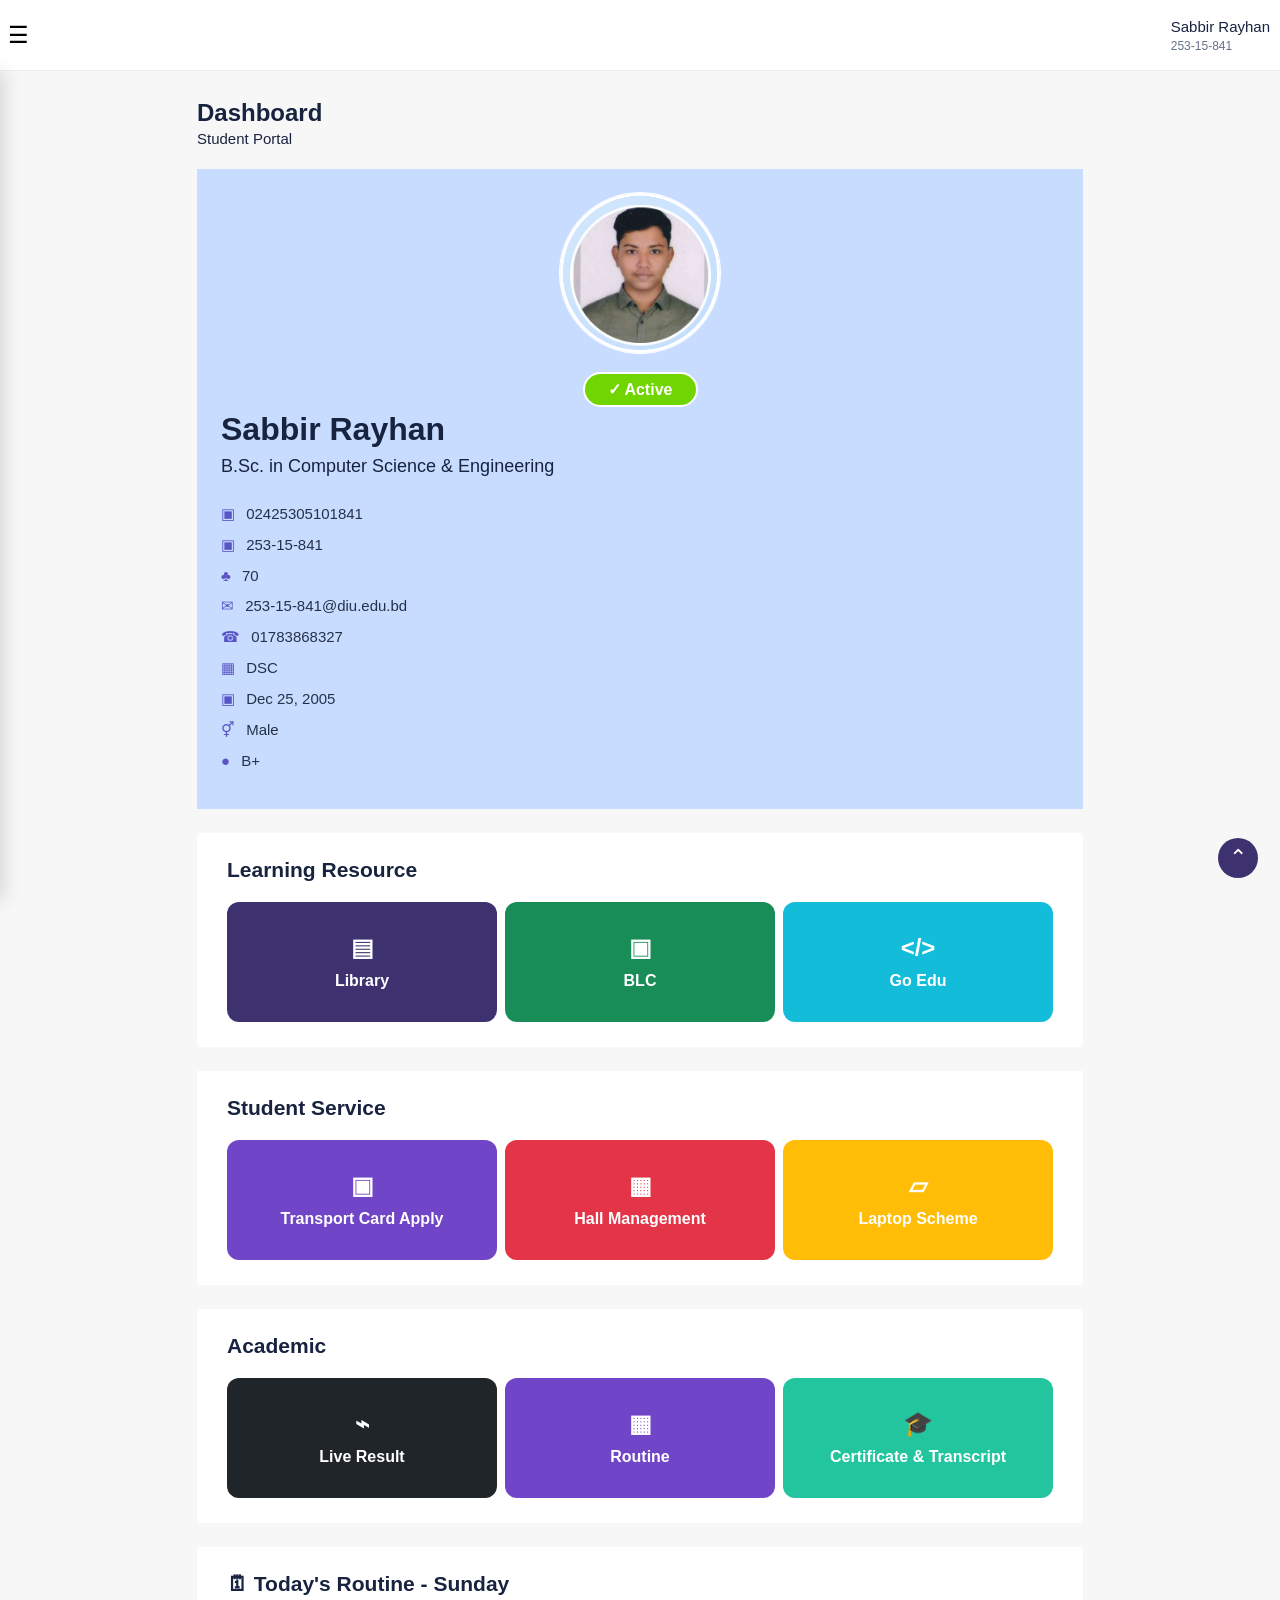
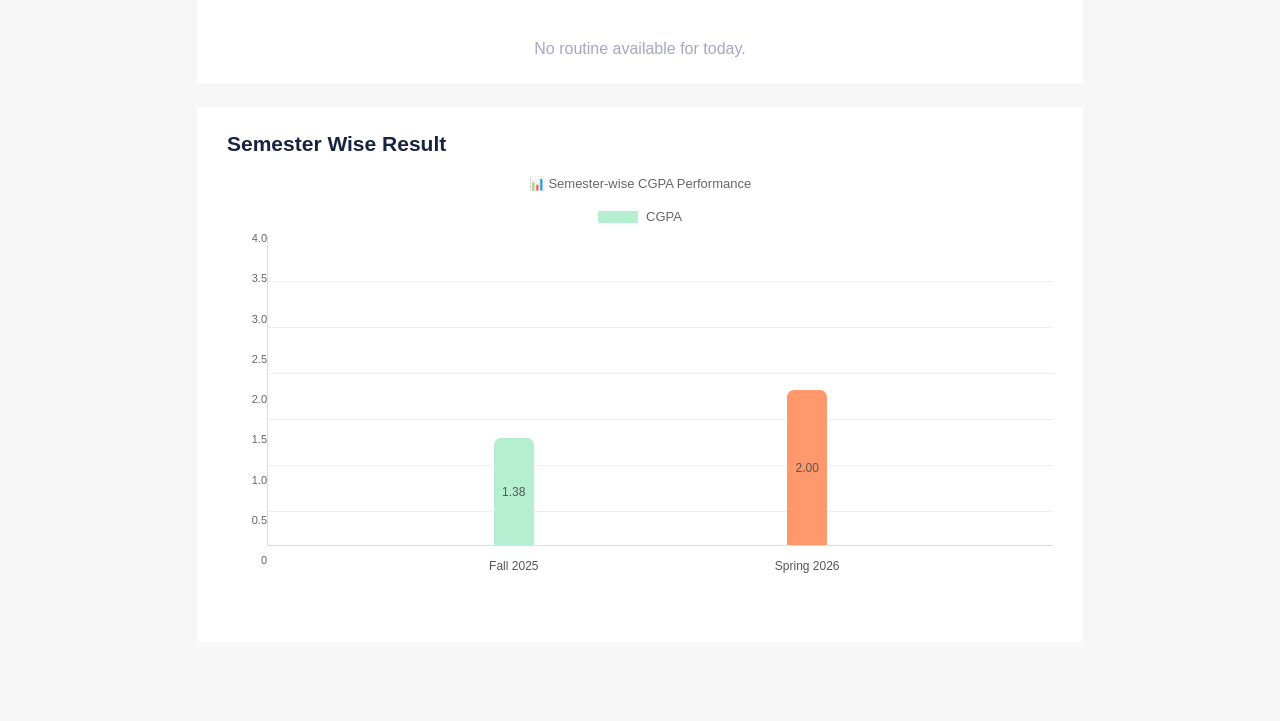
==== dashboard.html @ 1302b4b9 "Add files via upload" ====
<!DOCTYPE html>
<html lang="en">
<head>
<meta charset="UTF-8">
<meta name="viewport" content="width=device-width,initial-scale=1.0">
<title>Dashboard - Student Portal Demo</title>
<link rel="stylesheet" href="style.css">
</head>
<body>
<header class="dash-header">
  <button class="hamburger" onclick="toggleMenu()">☰</button>
  <div class="student-top"><strong>Sabbir Rayhan</strong><span>253-15-841</span></div>
</header>

<aside id="sideMenu" class="side-menu">
  <a href="#dashboard" onclick="closeMenu()">Dashboard</a>
  <a href="#learning" onclick="closeMenu()">Learning Resource</a>
  <a href="#services" onclick="closeMenu()">Student Service</a>
  <a href="#academic" onclick="closeMenu()">Academic</a>
  <a href="#result" onclick="closeMenu()">Semester Wise Result</a>
  <a href="#" onclick="openModal('profileModal');closeMenu()">My Profile</a>
  <button onclick="location.href='index.html'">Log Out</button>
</aside>

<main class="page">
<section id="dashboard" class="section-title"><h1>Dashboard</h1><p>Student Portal</p></section>

<section class="profile-card">
  <div class="profile-top">
    <img src="assets/profile.jpg" class="profile-photo">
    <div class="active-badge">✓ Active</div>
  </div>
  <div class="profile-info">
    <h2>Sabbir Rayhan</h2>
    <h3>B.Sc. in Computer Science &amp; Engineering</h3>
    <div class="info-list">
      <div>▣ <span>02425305101841</span></div>
      <div>▣ <span>253-15-841</span></div>
      <div>♣ <span>70</span></div>
      <div>✉ <span>253-15-841@diu.edu.bd</span></div>
      <div>☎ <span>01783868327</span></div>
      <div>▦ <span>DSC</span></div>
      <div>▣ <span>Dec 25, 2005</span></div>
      <div>⚥ <span>Male</span></div>
      <div>● <span>B+</span></div>
    </div>
  </div>
</section>

<section id="learning" class="content-section">
<h2>Learning Resource</h2>
<div class="tile-grid">
<button class="tile purple" onclick="openModal('libraryModal')"><span>▤</span>Library</button>
<button class="tile green" onclick="openModal('blcModal')"><span>▣</span>BLC</button>
<button class="tile cyan" onclick="openModal('goeduModal')"><span>&lt;/&gt;</span>Go Edu</button>
</div></section>

<section id="services" class="content-section">
<h2>Student Service</h2>
<div class="tile-grid">
<button class="tile violet" onclick="openModal('transportModal')"><span>▣</span>Transport Card Apply</button>
<button class="tile red" onclick="openModal('hallModal')"><span>▦</span>Hall Management</button>
<button class="tile yellow" onclick="openModal('laptopModal')"><span>▱</span>Laptop Scheme</button>
</div></section>

<section id="academic" class="content-section">
<h2>Academic</h2>
<div class="tile-grid">
<button class="tile dark" onclick="openModal('resultModal')"><span>⌁</span>Live Result</button>
<button class="tile violet" onclick="openModal('routineModal')"><span>▦</span>Routine</button>
<button class="tile teal" onclick="openModal('transcriptModal')"><span>🎓</span>Certificate &amp; Transcript</button>
</div></section>

<section class="content-section routine">
<h2>🗓 Today's Routine - Sunday</h2>
<p id="todayRoutine">No routine available for today.</p>
</section>

<section id="result" class="content-section result-section">
<h2>Semester Wise Result</h2>
<div class="chart-title">📊 Semester-wise CGPA Performance</div>
<div class="legend"><span></span> CGPA</div>
<div class="chart">
<div class="y-axis"><span>4.0</span><span>3.5</span><span>3.0</span><span>2.5</span><span>2.0</span><span>1.5</span><span>1.0</span><span>0.5</span><span>0</span></div>
<div class="plot">
<div class="bar-wrap"><div class="bar bar-one"><b>1.38</b></div><label>Fall 2025</label></div>
<div class="bar-wrap"><div class="bar bar-two"><b>2.00</b></div><label>Spring 2026</label></div>
</div></div>
</section>
</main>

<button class="to-top" onclick="scrollTo({top:0,behavior:'smooth'})">⌃</button>

<!-- Modals -->
<div id="libraryModal" class="modal"><div class="modal-card"><button class="close" onclick="closeModal()">×</button><h2>Library</h2><p>Search books, journals and digital resources.</p><input placeholder="Search library"><button class="primary">Search</button><div class="mini-list"><div>📘 Database Systems — Available</div><div>📗 Computer Networks — Available</div><div>📕 Software Engineering — Issued</div></div></div></div>
<div id="blcModal" class="modal"><div class="modal-card"><button class="close" onclick="closeModal()">×</button><h2>BLC</h2><p>Learning materials and course resources.</p><div class="mini-list"><div>📚 CSE 101 — Materials</div><div>🎥 CSE 211 — Video Lectures</div><div>📝 MAT 223 — Assignments</div></div></div></div>
<div id="goeduModal" class="modal"><div class="modal-card"><button class="close" onclick="closeModal()">×</button><h2>Go Edu</h2><p>Open your educational resource dashboard.</p><button class="primary" onclick="alert('Demo Go Edu service')">Continue</button></div></div>
<div id="transportModal" class="modal"><div class="modal-card"><button class="close" onclick="closeModal()">×</button><h2>Transport Card Apply</h2><label>Route</label><select><option>Campus → Mirpur</option><option>Campus → Uttara</option><option>Campus → Dhanmondi</option></select><label>Semester</label><select><option>Spring 2026</option></select><button class="primary" onclick="alert('Demo application submitted')">Submit Application</button></div></div>
<div id="hallModal" class="modal"><div class="modal-card"><button class="close" onclick="closeModal()">×</button><h2>Hall Management</h2><p>Current status: <b>Not Applied</b></p><button class="primary" onclick="alert('Demo hall application opened')">Apply for Hall</button></div></div>
<div id="laptopModal" class="modal"><div class="modal-card"><button class="close" onclick="closeModal()">×</button><h2>Laptop Scheme</h2><p>Check eligibility and application status.</p><div class="status-box">Eligibility: <b>Eligible</b></div><button class="primary" onclick="alert('Demo laptop application submitted')">Apply Now</button></div></div>
<div id="resultModal" class="modal"><div class="modal-card wide"><button class="close" onclick="closeModal()">×</button><h2>Live Result</h2><table><tr><th>Course</th><th>Credit</th><th>Grade</th><th>Point</th></tr><tr><td>Database Systems</td><td>3</td><td>A-</td><td>3.50</td></tr><tr><td>Computer Networks</td><td>3</td><td>B+</td><td>3.25</td></tr><tr><td>Software Engineering</td><td>3</td><td>A</td><td>4.00</td></tr></table><div class="cgpa">Current CGPA: <b>3.72</b></div></div></div>
<div id="routineModal" class="modal"><div class="modal-card wide"><button class="close" onclick="closeModal()">×</button><h2>Class Routine</h2><table><tr><th>Day</th><th>Time</th><th>Course</th><th>Room</th></tr><tr><td>Sunday</td><td>09:30 AM</td><td>Database Systems</td><td>402</td></tr><tr><td>Monday</td><td>12:00 PM</td><td>Computer Networks</td><td>305</td></tr><tr><td>Tuesday</td><td>03:00 PM</td><td>Software Engineering</td><td>Lab 2</td></tr></table></div></div>
<div id="transcriptModal" class="modal"><div class="modal-card"><button class="close" onclick="closeModal()">×</button><h2>Certificate &amp; Transcript</h2><div class="doc-card">📄 Academic Transcript <button onclick="alert('Demo download')">View</button></div><div class="doc-card">🎓 Provisional Certificate <button onclick="alert('Demo request')">Request</button></div></div></div>
<div id="profileModal" class="modal"><div class="modal-card"><button class="close" onclick="closeModal()">×</button><h2>My Profile</h2><img src="assets/profile.jpg" class="modal-photo"><p><b>Name:</b> Sabbir Rayhan</p><p><b>ID:</b> 253-15-841</p><p><b>Program:</b> B.Sc. in Computer Science &amp; Engineering</p><p><b>Email:</b> 253-15-841@diu.edu.bd</p><button class="primary" onclick="alert('Demo profile edit')">Edit Profile</button></div></div>

<script src="script.js"></script>
</body>
</html>
---- style.css ----
*{box-sizing:border-box;margin:0;padding:0}html{scroll-behavior:smooth}body{font-family:Arial,Helvetica,sans-serif;background:#f7f7f7;color:#18233f}button,a,input,select{font:inherit}
.landing-header{height:80px;background:#fff;border-bottom:1px solid #ddd;box-shadow:0 1px 4px #ddd}.header-inner{max-width:710px;margin:auto;height:100%;display:flex;align-items:center;justify-content:space-between}.header-logo{width:150px;height:55px;object-fit:contain}nav{display:flex;gap:34px}nav a{color:#111;text-decoration:none;font-size:14px}.landing-main{min-height:calc(100vh - 144px);text-align:center;padding-top:60px}.hero-logo{width:350px;max-width:80%;height:145px;object-fit:contain}.login-card{max-width:673px;margin:45px auto 0;background:#fff;border:1px solid #ccc;border-radius:5px;padding:36px 30px}.login-card h1{font-size:25px;font-weight:400;color:#111;margin-bottom:44px}.login-btn{width:100%;height:47px;border:0;border-radius:30px;background:#3d326f;color:#fff;font-weight:bold;cursor:pointer}.landing footer{height:64px;background:#3d326f;color:#fff;display:flex;align-items:center;justify-content:center;font-size:14px}
.dash-header{height:71px;background:#fff;display:flex;align-items:center;justify-content:space-between;padding-right:10px;border-bottom:1px solid #eee}.hamburger{background:none;border:0;font-size:23px;cursor:pointer;padding:8px}.student-top{display:flex;flex-direction:column;gap:4px}.student-top strong{font-size:15px;font-weight:500}.student-top span{font-size:12px;color:#65718b}.side-menu{position:fixed;z-index:50;left:-250px;top:71px;width:250px;height:calc(100vh - 71px);background:#fff;box-shadow:4px 0 18px #0002;padding:18px;transition:.25s}.side-menu.open{left:0}.side-menu a,.side-menu button{display:block;width:100%;padding:13px;border:0;background:none;text-align:left;text-decoration:none;color:#18233f;border-radius:6px;cursor:pointer}.side-menu a:hover,.side-menu button:hover{background:#f0eff8}
.page{max-width:910px;margin:auto;padding:28px 12px 55px}.section-title{margin-bottom:22px}.section-title h1{font-size:24px;margin-bottom:3px}.section-title p{font-size:15px}.profile-card{background:#c7dcff;min-height:640px;padding:24px;border-radius:0;margin-bottom:24px}.profile-top{text-align:center}.profile-photo{width:160px;height:160px;border-radius:50%;object-fit:cover;border:3px solid white;box-shadow:0 0 0 1px #fff}.active-badge{width:115px;margin:15px auto 0;background:#70d500;color:#fff;border:2px solid white;border-radius:25px;padding:6px 0;font-weight:bold}.profile-info{margin-top:4px}.profile-info h2{font-size:32px;margin-bottom:8px}.profile-info h3{font-size:18px;font-weight:400;margin-bottom:28px}.info-list{display:grid;gap:13px;font-size:15px;color:#5a55c7}.info-list span{color:#25314a;margin-left:7px}.content-section{background:#fff;padding:25px 30px;margin-bottom:24px}.content-section h2{font-size:21px;margin-bottom:20px}.tile-grid{display:grid;grid-template-columns:repeat(3,1fr);gap:8px}.tile{height:120px;border:0;border-radius:12px;color:#fff;font-weight:bold;cursor:pointer;display:flex;flex-direction:column;align-items:center;justify-content:center;gap:10px;transition:.15s}.tile span{font-size:24px}.purple{background:#3d326f}.green{background:#198d58}.cyan{background:#13bdd9}.violet{background:#7045c7}.red{background:#e33448}.yellow{background:#ffbd08}.dark{background:#20252a}.teal{background:#22c59e}.tile:hover{filter:brightness(.96);transform:translateY(-1px)}.routine{min-height:120px}.routine p{text-align:center;color:#a5a7c4;padding:24px 0 0}.result-section{padding-bottom:40px}.chart-title{text-align:center;color:#666;font-size:13px;margin-top:8px}.legend{display:flex;justify-content:center;align-items:center;gap:8px;color:#666;font-size:13px;margin:18px 0 8px}.legend span{display:inline-block;width:40px;height:12px;background:#b5efd1}.chart{height:370px;display:flex}.y-axis{width:40px;display:flex;flex-direction:column;justify-content:space-between;padding-bottom:36px;color:#666;font-size:11px;text-align:right}.plot{position:relative;flex:1;border-left:1px solid #ddd;border-bottom:1px solid #ddd;background:repeating-linear-gradient(to bottom,transparent 0,transparent 45px,#ddd 46px);display:flex;justify-content:space-around;align-items:flex-end;padding:0 12%;height:310px;margin-top:4px}.bar-wrap{height:100%;display:flex;flex-direction:column;justify-content:flex-end;align-items:center;position:relative}.bar{width:40px;border-radius:7px 7px 0 0;display:flex;align-items:center;justify-content:center;color:#555;font-size:12px}.bar-one{height:107px;background:#b5efd1}.bar-two{height:155px;background:#ff986d}.bar-wrap label{position:absolute;bottom:-28px;color:#555;font-size:12px;white-space:nowrap}.bar b{font-weight:400}.to-top{position:fixed;right:22px;bottom:22px;width:40px;height:40px;border:0;border-radius:50%;background:#3d326f;color:#fff;font-size:22px;cursor:pointer}
.modal{display:none;position:fixed;z-index:100;inset:0;background:#0007;align-items:center;justify-content:center;padding:18px}.modal.show{display:flex}.modal-card{width:min(520px,100%);max-height:90vh;overflow:auto;background:#fff;border-radius:12px;padding:28px;position:relative}.modal-card.wide{width:min(760px,100%)}.modal-card h2{margin-bottom:15px}.modal-card p{margin:10px 0;line-height:1.5}.close{position:absolute;right:12px;top:10px;border:0;background:none;font-size:28px;cursor:pointer}.primary{border:0;border-radius:7px;background:#3d326f;color:#fff;padding:11px 18px;cursor:pointer;margin-top:15px}.modal-card input,.modal-card select{width:100%;padding:11px;border:1px solid #ddd;border-radius:7px;margin:7px 0 12px}.mini-list{margin-top:18px;display:grid;gap:8px}.mini-list div,.doc-card,.status-box{padding:12px;background:#f4f5f8;border-radius:7px}.doc-card{margin:10px 0;display:flex;justify-content:space-between;align-items:center}.doc-card button{border:0;background:#3d326f;color:#fff;padding:7px 12px;border-radius:5px}.modal-card table{width:100%;border-collapse:collapse;margin-top:15px}.modal-card th,.modal-card td{padding:11px;border:1px solid #ddd;text-align:left;font-size:13px}.cgpa{margin-top:18px;font-size:18px}.modal-photo{width:100px;height:100px;border-radius:50%;object-fit:cover;margin-bottom:15px}
@media(max-width:700px){.header-inner{padding:0 14px}nav{gap:12px}nav a{font-size:11px}.landing-main{padding-top:40px}.login-card{margin:35px 15px 0}.page{padding:22px 12px}.profile-card{min-height:auto}.profile-info h2{font-size:27px}.profile-info h3{font-size:16px}.tile-grid{grid-template-columns:1fr}.tile{height:100px}.chart{height:330px}.modal-card{padding:22px}.modal-card table{font-size:11px}.modal-card th,.modal-card td{padding:8px}}
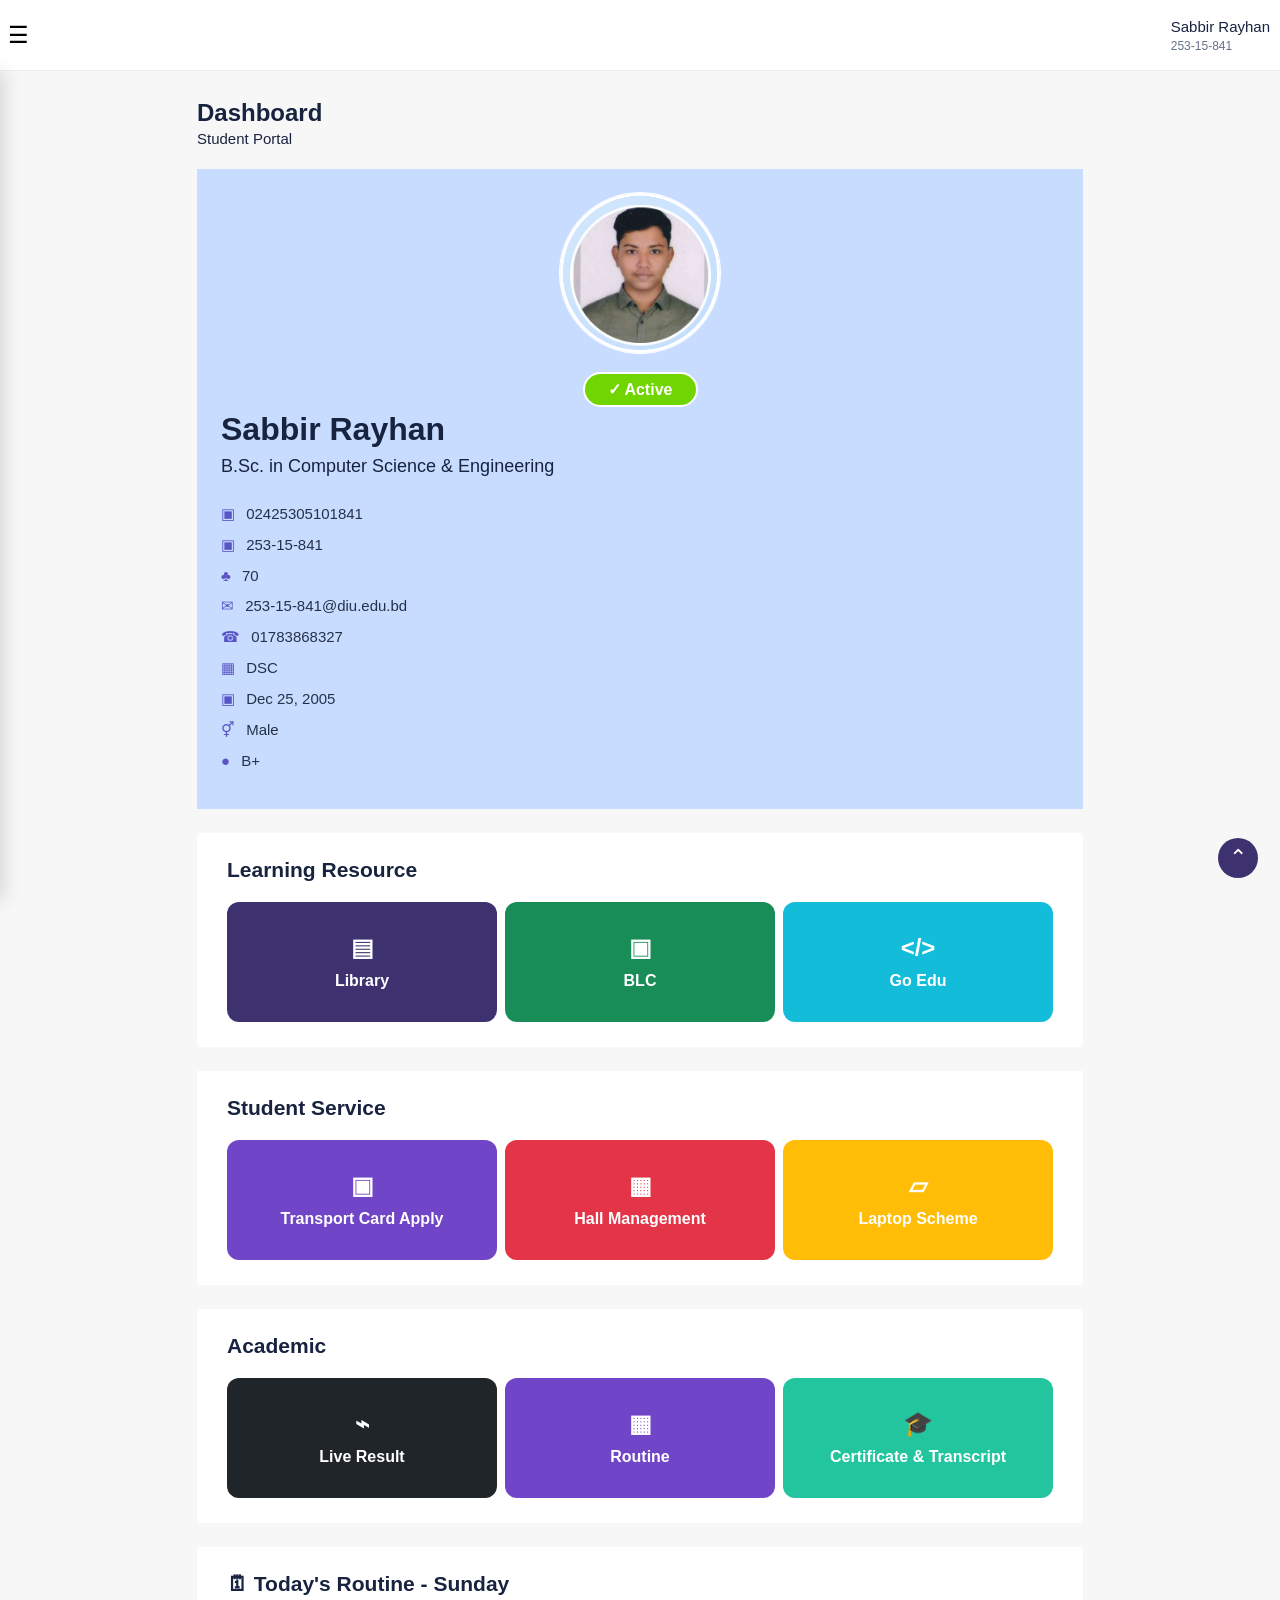
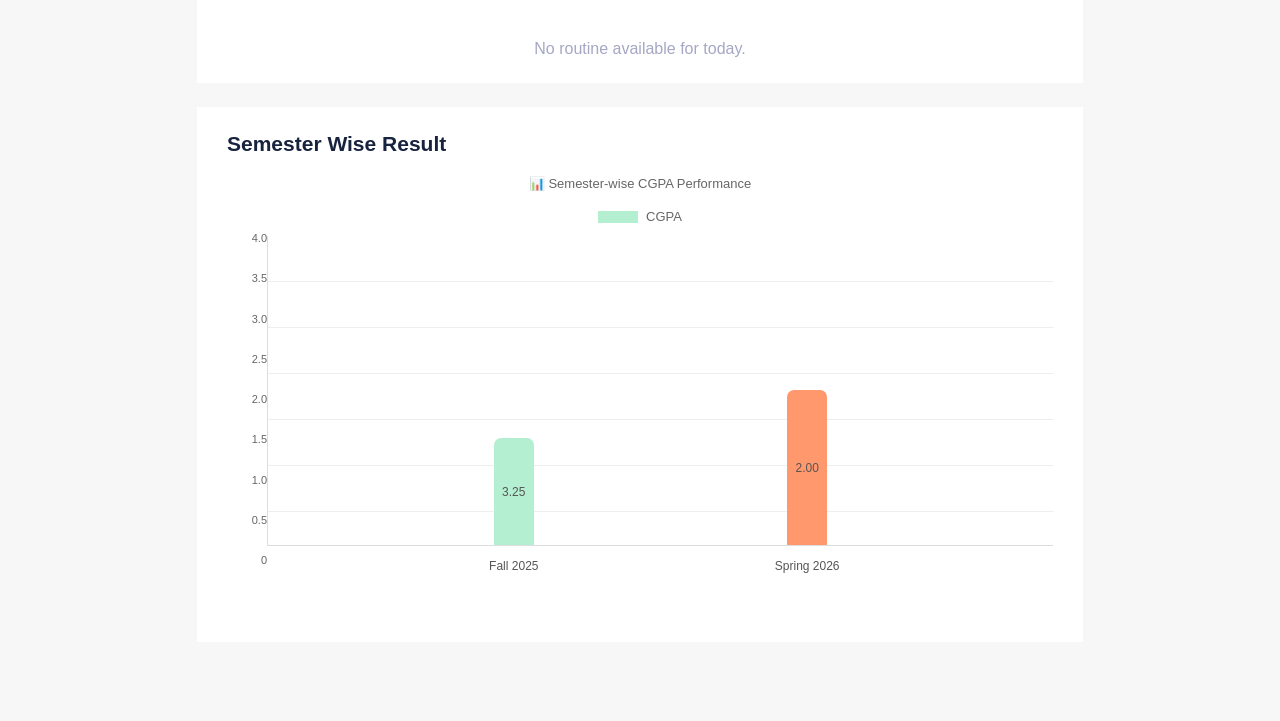
==== commit bee860bb: "Update dashboard.html" ====
--- a/dashboard.html
+++ b/dashboard.html
@@ -83,7 +83,7 @@
 <div class="chart">
 <div class="y-axis"><span>4.0</span><span>3.5</span><span>3.0</span><span>2.5</span><span>2.0</span><span>1.5</span><span>1.0</span><span>0.5</span><span>0</span></div>
 <div class="plot">
-<div class="bar-wrap"><div class="bar bar-one"><b>1.38</b></div><label>Fall 2025</label></div>
+<div class="bar-wrap"><div class="bar bar-one"><b>3.25</b></div><label>Fall 2025</label></div>
 <div class="bar-wrap"><div class="bar bar-two"><b>2.00</b></div><label>Spring 2026</label></div>
 </div></div>
 </section>
@@ -105,4 +105,4 @@
 
 <script src="script.js"></script>
 </body>
-</html>+</html>
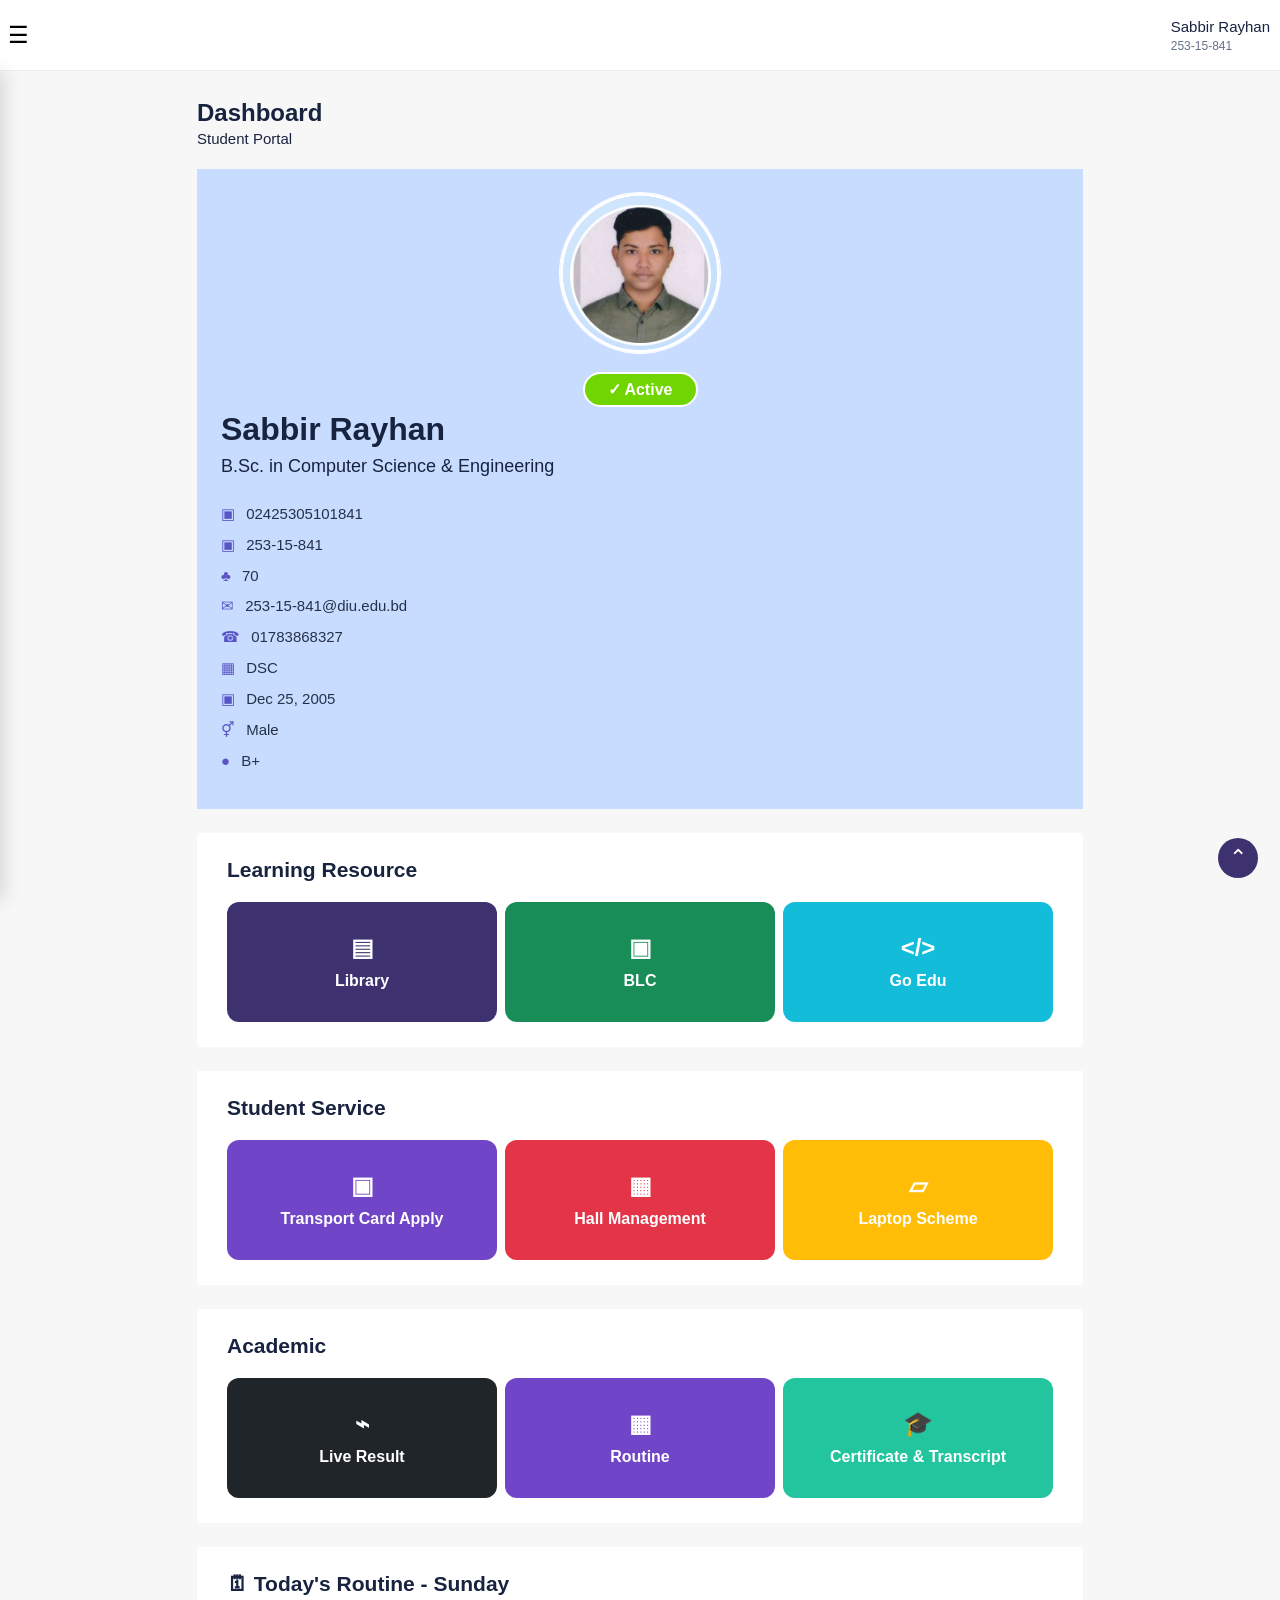
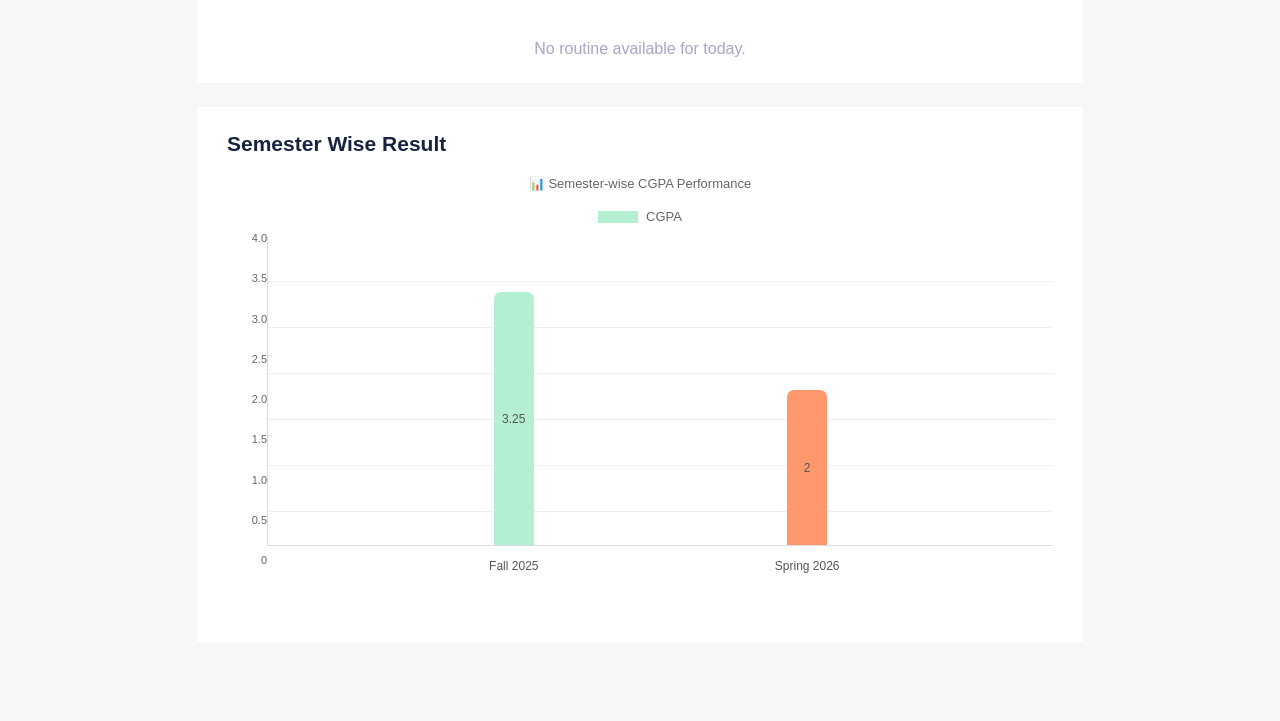
==== commit 6546b5be: "Add files via upload" ====
--- a/dashboard.html
+++ b/dashboard.html
@@ -84,7 +84,7 @@
 <div class="y-axis"><span>4.0</span><span>3.5</span><span>3.0</span><span>2.5</span><span>2.0</span><span>1.5</span><span>1.0</span><span>0.5</span><span>0</span></div>
 <div class="plot">
 <div class="bar-wrap"><div class="bar bar-one"><b>3.25</b></div><label>Fall 2025</label></div>
-<div class="bar-wrap"><div class="bar bar-two"><b>2.00</b></div><label>Spring 2026</label></div>
+<div class="bar-wrap"><div class="bar bar-two"><b>2</b></div><label>Spring 2026</label></div>
 </div></div>
 </section>
 </main>
@@ -105,4 +105,4 @@
 
 <script src="script.js"></script>
 </body>
-</html>
+</html>
--- a/style.css
+++ b/style.css
@@ -1,6 +1,6 @@
 *{box-sizing:border-box;margin:0;padding:0}html{scroll-behavior:smooth}body{font-family:Arial,Helvetica,sans-serif;background:#f7f7f7;color:#18233f}button,a,input,select{font:inherit}
 .landing-header{height:80px;background:#fff;border-bottom:1px solid #ddd;box-shadow:0 1px 4px #ddd}.header-inner{max-width:710px;margin:auto;height:100%;display:flex;align-items:center;justify-content:space-between}.header-logo{width:150px;height:55px;object-fit:contain}nav{display:flex;gap:34px}nav a{color:#111;text-decoration:none;font-size:14px}.landing-main{min-height:calc(100vh - 144px);text-align:center;padding-top:60px}.hero-logo{width:350px;max-width:80%;height:145px;object-fit:contain}.login-card{max-width:673px;margin:45px auto 0;background:#fff;border:1px solid #ccc;border-radius:5px;padding:36px 30px}.login-card h1{font-size:25px;font-weight:400;color:#111;margin-bottom:44px}.login-btn{width:100%;height:47px;border:0;border-radius:30px;background:#3d326f;color:#fff;font-weight:bold;cursor:pointer}.landing footer{height:64px;background:#3d326f;color:#fff;display:flex;align-items:center;justify-content:center;font-size:14px}
 .dash-header{height:71px;background:#fff;display:flex;align-items:center;justify-content:space-between;padding-right:10px;border-bottom:1px solid #eee}.hamburger{background:none;border:0;font-size:23px;cursor:pointer;padding:8px}.student-top{display:flex;flex-direction:column;gap:4px}.student-top strong{font-size:15px;font-weight:500}.student-top span{font-size:12px;color:#65718b}.side-menu{position:fixed;z-index:50;left:-250px;top:71px;width:250px;height:calc(100vh - 71px);background:#fff;box-shadow:4px 0 18px #0002;padding:18px;transition:.25s}.side-menu.open{left:0}.side-menu a,.side-menu button{display:block;width:100%;padding:13px;border:0;background:none;text-align:left;text-decoration:none;color:#18233f;border-radius:6px;cursor:pointer}.side-menu a:hover,.side-menu button:hover{background:#f0eff8}
-.page{max-width:910px;margin:auto;padding:28px 12px 55px}.section-title{margin-bottom:22px}.section-title h1{font-size:24px;margin-bottom:3px}.section-title p{font-size:15px}.profile-card{background:#c7dcff;min-height:640px;padding:24px;border-radius:0;margin-bottom:24px}.profile-top{text-align:center}.profile-photo{width:160px;height:160px;border-radius:50%;object-fit:cover;border:3px solid white;box-shadow:0 0 0 1px #fff}.active-badge{width:115px;margin:15px auto 0;background:#70d500;color:#fff;border:2px solid white;border-radius:25px;padding:6px 0;font-weight:bold}.profile-info{margin-top:4px}.profile-info h2{font-size:32px;margin-bottom:8px}.profile-info h3{font-size:18px;font-weight:400;margin-bottom:28px}.info-list{display:grid;gap:13px;font-size:15px;color:#5a55c7}.info-list span{color:#25314a;margin-left:7px}.content-section{background:#fff;padding:25px 30px;margin-bottom:24px}.content-section h2{font-size:21px;margin-bottom:20px}.tile-grid{display:grid;grid-template-columns:repeat(3,1fr);gap:8px}.tile{height:120px;border:0;border-radius:12px;color:#fff;font-weight:bold;cursor:pointer;display:flex;flex-direction:column;align-items:center;justify-content:center;gap:10px;transition:.15s}.tile span{font-size:24px}.purple{background:#3d326f}.green{background:#198d58}.cyan{background:#13bdd9}.violet{background:#7045c7}.red{background:#e33448}.yellow{background:#ffbd08}.dark{background:#20252a}.teal{background:#22c59e}.tile:hover{filter:brightness(.96);transform:translateY(-1px)}.routine{min-height:120px}.routine p{text-align:center;color:#a5a7c4;padding:24px 0 0}.result-section{padding-bottom:40px}.chart-title{text-align:center;color:#666;font-size:13px;margin-top:8px}.legend{display:flex;justify-content:center;align-items:center;gap:8px;color:#666;font-size:13px;margin:18px 0 8px}.legend span{display:inline-block;width:40px;height:12px;background:#b5efd1}.chart{height:370px;display:flex}.y-axis{width:40px;display:flex;flex-direction:column;justify-content:space-between;padding-bottom:36px;color:#666;font-size:11px;text-align:right}.plot{position:relative;flex:1;border-left:1px solid #ddd;border-bottom:1px solid #ddd;background:repeating-linear-gradient(to bottom,transparent 0,transparent 45px,#ddd 46px);display:flex;justify-content:space-around;align-items:flex-end;padding:0 12%;height:310px;margin-top:4px}.bar-wrap{height:100%;display:flex;flex-direction:column;justify-content:flex-end;align-items:center;position:relative}.bar{width:40px;border-radius:7px 7px 0 0;display:flex;align-items:center;justify-content:center;color:#555;font-size:12px}.bar-one{height:107px;background:#b5efd1}.bar-two{height:155px;background:#ff986d}.bar-wrap label{position:absolute;bottom:-28px;color:#555;font-size:12px;white-space:nowrap}.bar b{font-weight:400}.to-top{position:fixed;right:22px;bottom:22px;width:40px;height:40px;border:0;border-radius:50%;background:#3d326f;color:#fff;font-size:22px;cursor:pointer}
+.page{max-width:910px;margin:auto;padding:28px 12px 55px}.section-title{margin-bottom:22px}.section-title h1{font-size:24px;margin-bottom:3px}.section-title p{font-size:15px}.profile-card{background:#c7dcff;min-height:640px;padding:24px;border-radius:0;margin-bottom:24px}.profile-top{text-align:center}.profile-photo{width:160px;height:160px;border-radius:50%;object-fit:cover;border:3px solid white;box-shadow:0 0 0 1px #fff}.active-badge{width:115px;margin:15px auto 0;background:#70d500;color:#fff;border:2px solid white;border-radius:25px;padding:6px 0;font-weight:bold}.profile-info{margin-top:4px}.profile-info h2{font-size:32px;margin-bottom:8px}.profile-info h3{font-size:18px;font-weight:400;margin-bottom:28px}.info-list{display:grid;gap:13px;font-size:15px;color:#5a55c7}.info-list span{color:#25314a;margin-left:7px}.content-section{background:#fff;padding:25px 30px;margin-bottom:24px}.content-section h2{font-size:21px;margin-bottom:20px}.tile-grid{display:grid;grid-template-columns:repeat(3,1fr);gap:8px}.tile{height:120px;border:0;border-radius:12px;color:#fff;font-weight:bold;cursor:pointer;display:flex;flex-direction:column;align-items:center;justify-content:center;gap:10px;transition:.15s}.tile span{font-size:24px}.purple{background:#3d326f}.green{background:#198d58}.cyan{background:#13bdd9}.violet{background:#7045c7}.red{background:#e33448}.yellow{background:#ffbd08}.dark{background:#20252a}.teal{background:#22c59e}.tile:hover{filter:brightness(.96);transform:translateY(-1px)}.routine{min-height:120px}.routine p{text-align:center;color:#a5a7c4;padding:24px 0 0}.result-section{padding-bottom:40px}.chart-title{text-align:center;color:#666;font-size:13px;margin-top:8px}.legend{display:flex;justify-content:center;align-items:center;gap:8px;color:#666;font-size:13px;margin:18px 0 8px}.legend span{display:inline-block;width:40px;height:12px;background:#b5efd1}.chart{height:370px;display:flex}.y-axis{width:40px;display:flex;flex-direction:column;justify-content:space-between;padding-bottom:36px;color:#666;font-size:11px;text-align:right}.plot{position:relative;flex:1;border-left:1px solid #ddd;border-bottom:1px solid #ddd;background:repeating-linear-gradient(to bottom,transparent 0,transparent 45px,#ddd 46px);display:flex;justify-content:space-around;align-items:flex-end;padding:0 12%;height:310px;margin-top:4px}.bar-wrap{height:100%;display:flex;flex-direction:column;justify-content:flex-end;align-items:center;position:relative}.bar{width:40px;border-radius:7px 7px 0 0;display:flex;align-items:center;justify-content:center;color:#555;font-size:12px}.bar-one{height:253px;background:#b5efd1}.bar-two{height:155px;background:#ff986d}.bar-wrap label{position:absolute;bottom:-28px;color:#555;font-size:12px;white-space:nowrap}.bar b{font-weight:400}.to-top{position:fixed;right:22px;bottom:22px;width:40px;height:40px;border:0;border-radius:50%;background:#3d326f;color:#fff;font-size:22px;cursor:pointer}
 .modal{display:none;position:fixed;z-index:100;inset:0;background:#0007;align-items:center;justify-content:center;padding:18px}.modal.show{display:flex}.modal-card{width:min(520px,100%);max-height:90vh;overflow:auto;background:#fff;border-radius:12px;padding:28px;position:relative}.modal-card.wide{width:min(760px,100%)}.modal-card h2{margin-bottom:15px}.modal-card p{margin:10px 0;line-height:1.5}.close{position:absolute;right:12px;top:10px;border:0;background:none;font-size:28px;cursor:pointer}.primary{border:0;border-radius:7px;background:#3d326f;color:#fff;padding:11px 18px;cursor:pointer;margin-top:15px}.modal-card input,.modal-card select{width:100%;padding:11px;border:1px solid #ddd;border-radius:7px;margin:7px 0 12px}.mini-list{margin-top:18px;display:grid;gap:8px}.mini-list div,.doc-card,.status-box{padding:12px;background:#f4f5f8;border-radius:7px}.doc-card{margin:10px 0;display:flex;justify-content:space-between;align-items:center}.doc-card button{border:0;background:#3d326f;color:#fff;padding:7px 12px;border-radius:5px}.modal-card table{width:100%;border-collapse:collapse;margin-top:15px}.modal-card th,.modal-card td{padding:11px;border:1px solid #ddd;text-align:left;font-size:13px}.cgpa{margin-top:18px;font-size:18px}.modal-photo{width:100px;height:100px;border-radius:50%;object-fit:cover;margin-bottom:15px}
 @media(max-width:700px){.header-inner{padding:0 14px}nav{gap:12px}nav a{font-size:11px}.landing-main{padding-top:40px}.login-card{margin:35px 15px 0}.page{padding:22px 12px}.profile-card{min-height:auto}.profile-info h2{font-size:27px}.profile-info h3{font-size:16px}.tile-grid{grid-template-columns:1fr}.tile{height:100px}.chart{height:330px}.modal-card{padding:22px}.modal-card table{font-size:11px}.modal-card th,.modal-card td{padding:8px}}
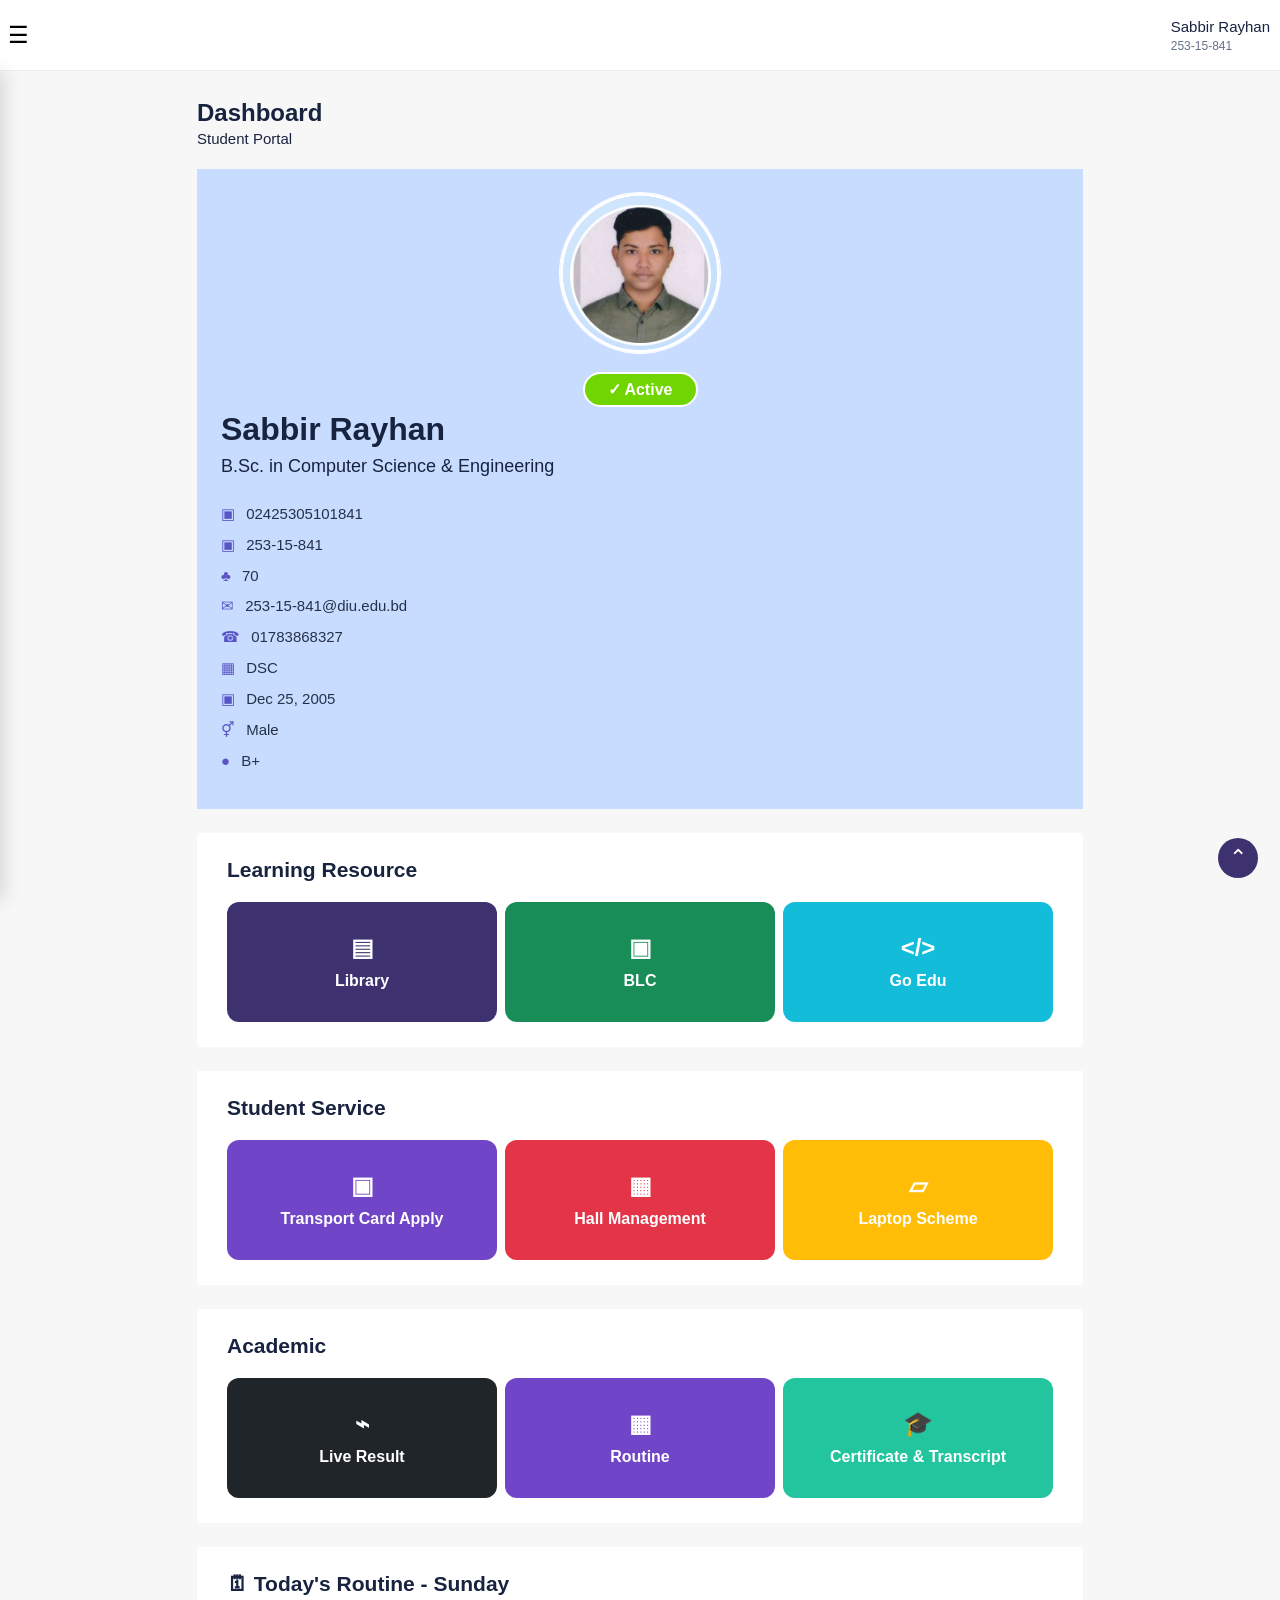
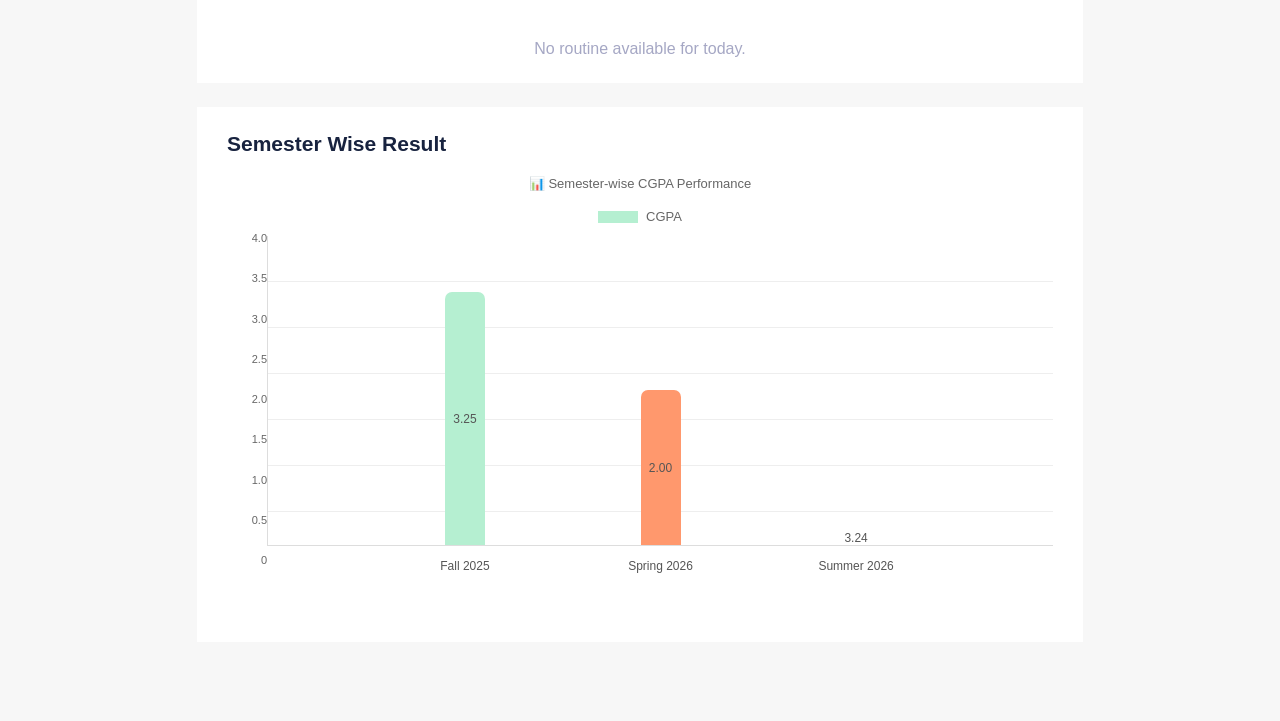
==== commit 82b41757: "Update dashboard.html" ====
--- a/dashboard.html
+++ b/dashboard.html
@@ -83,9 +83,21 @@
 <div class="chart">
 <div class="y-axis"><span>4.0</span><span>3.5</span><span>3.0</span><span>2.5</span><span>2.0</span><span>1.5</span><span>1.0</span><span>0.5</span><span>0</span></div>
 <div class="plot">
-<div class="bar-wrap"><div class="bar bar-one"><b>3.25</b></div><label>Fall 2025</label></div>
-<div class="bar-wrap"><div class="bar bar-two"><b>2</b></div><label>Spring 2026</label></div>
-</div></div>
+  <div class="bar-wrap">
+    <div class="bar bar-one"><b>3.25</b></div>
+    <label>Fall 2025</label>
+  </div>
+
+  <div class="bar-wrap">
+    <div class="bar bar-two"><b>2.00</b></div>
+    <label>Spring 2026</label>
+  </div>
+
+  <div class="bar-wrap">
+    <div class="bar bar-three"><b>3.24</b></div>
+    <label>Summer 2026</label>
+  </div>
+</div>
 </section>
 </main>
 
@@ -105,4 +117,4 @@
 
 <script src="script.js"></script>
 </body>
-</html>+</html>
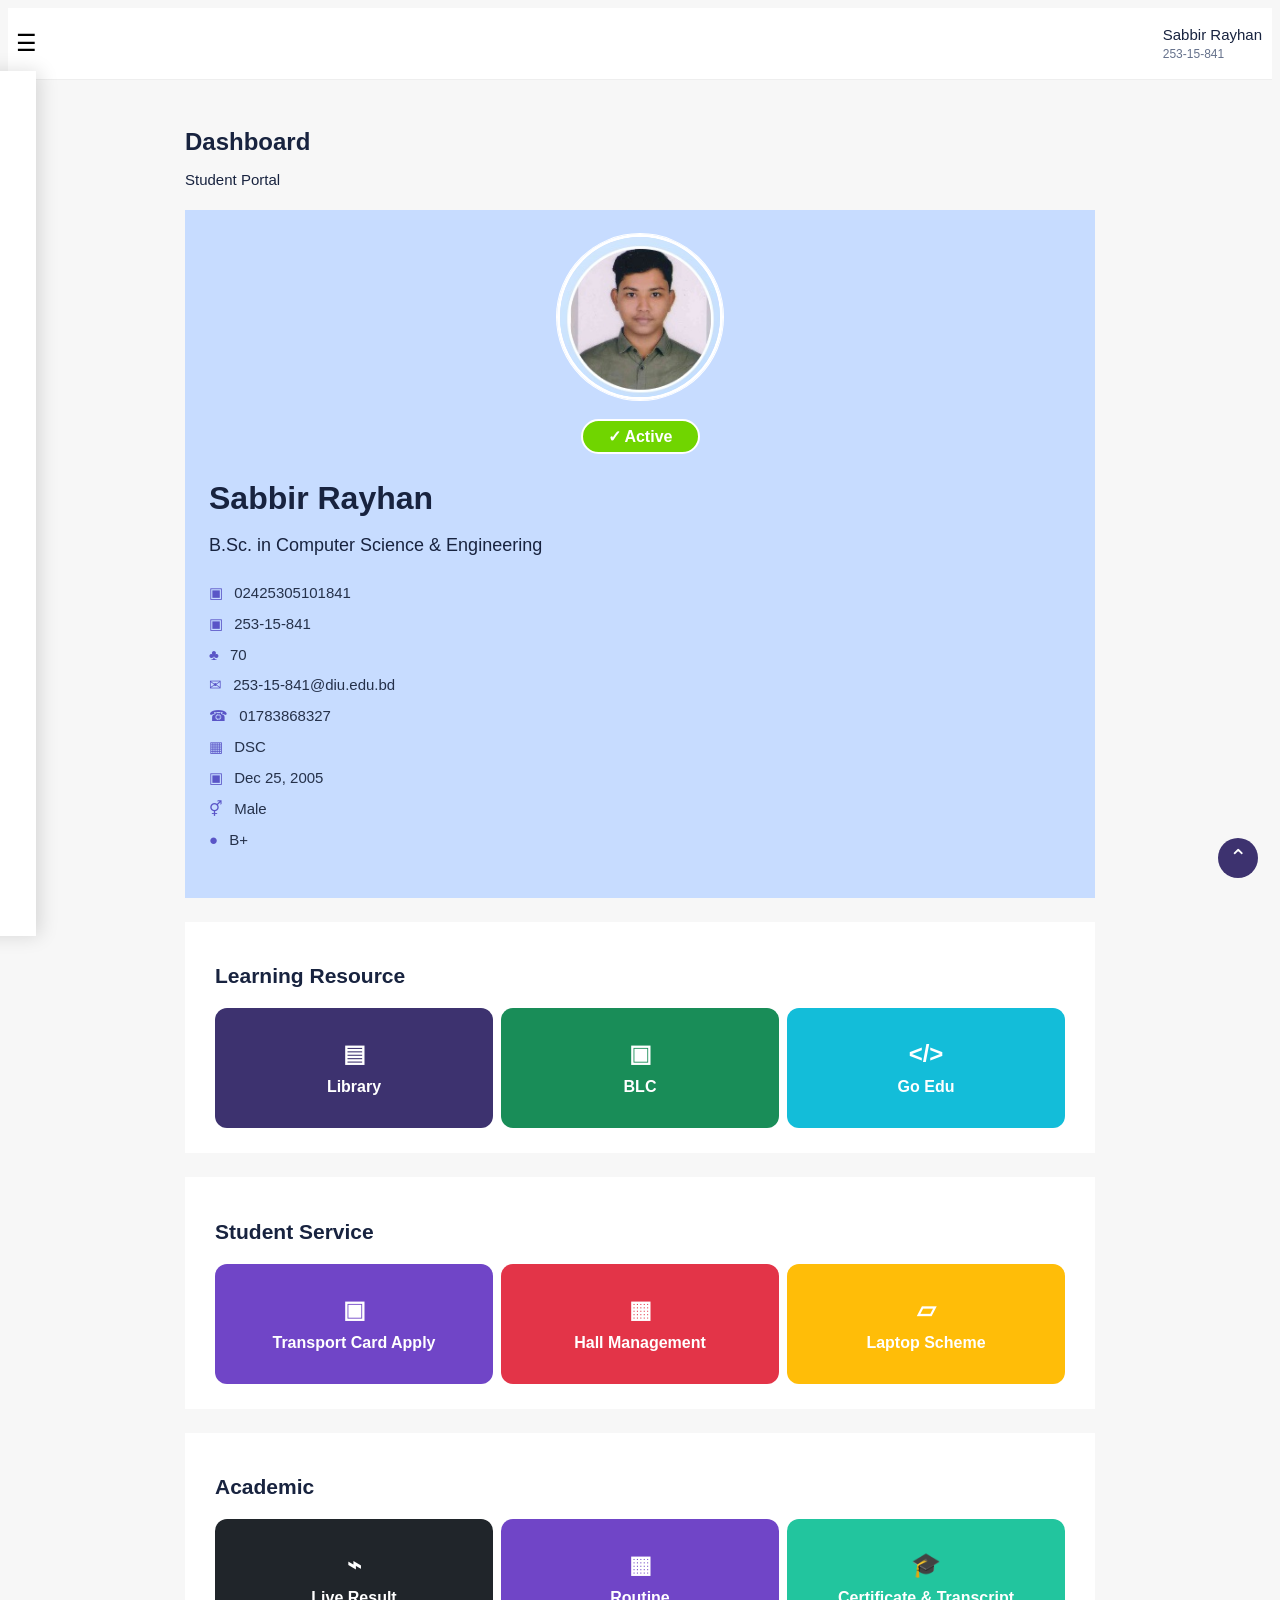
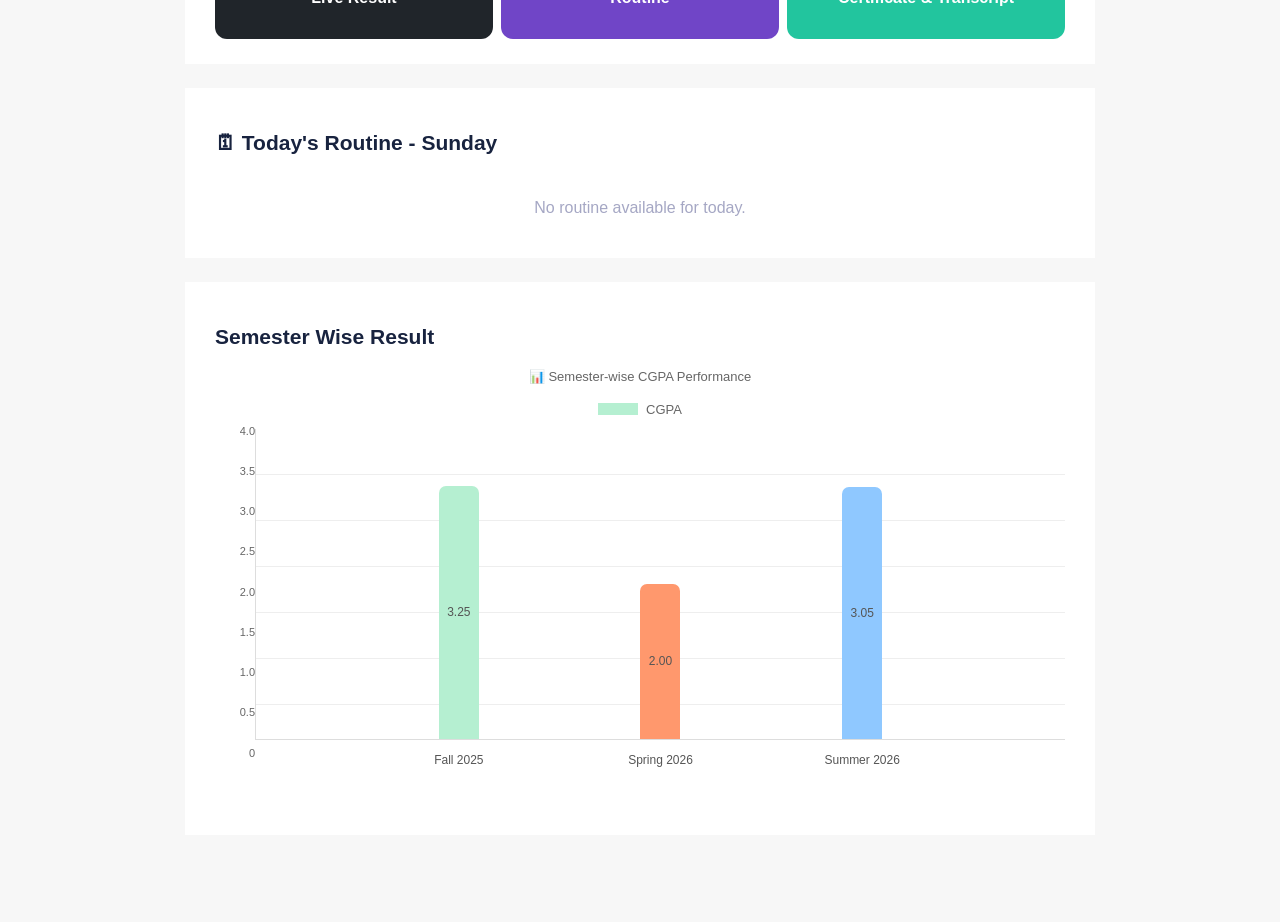
==== commit b49ce65c: "Update dashboard.html" ====
--- a/dashboard.html
+++ b/dashboard.html
@@ -94,7 +94,7 @@
   </div>
 
   <div class="bar-wrap">
-    <div class="bar bar-three"><b>3.24</b></div>
+    <div class="bar bar-three"><b>3.05</b></div>
     <label>Summer 2026</label>
   </div>
 </div>
--- a/style.css
+++ b/style.css
@@ -1,6 +1,13 @@
+```css
 *{box-sizing:border-box;margin:0;padding:0}html{scroll-behavior:smooth}body{font-family:Arial,Helvetica,sans-serif;background:#f7f7f7;color:#18233f}button,a,input,select{font:inherit}
+
 .landing-header{height:80px;background:#fff;border-bottom:1px solid #ddd;box-shadow:0 1px 4px #ddd}.header-inner{max-width:710px;margin:auto;height:100%;display:flex;align-items:center;justify-content:space-between}.header-logo{width:150px;height:55px;object-fit:contain}nav{display:flex;gap:34px}nav a{color:#111;text-decoration:none;font-size:14px}.landing-main{min-height:calc(100vh - 144px);text-align:center;padding-top:60px}.hero-logo{width:350px;max-width:80%;height:145px;object-fit:contain}.login-card{max-width:673px;margin:45px auto 0;background:#fff;border:1px solid #ccc;border-radius:5px;padding:36px 30px}.login-card h1{font-size:25px;font-weight:400;color:#111;margin-bottom:44px}.login-btn{width:100%;height:47px;border:0;border-radius:30px;background:#3d326f;color:#fff;font-weight:bold;cursor:pointer}.landing footer{height:64px;background:#3d326f;color:#fff;display:flex;align-items:center;justify-content:center;font-size:14px}
+
 .dash-header{height:71px;background:#fff;display:flex;align-items:center;justify-content:space-between;padding-right:10px;border-bottom:1px solid #eee}.hamburger{background:none;border:0;font-size:23px;cursor:pointer;padding:8px}.student-top{display:flex;flex-direction:column;gap:4px}.student-top strong{font-size:15px;font-weight:500}.student-top span{font-size:12px;color:#65718b}.side-menu{position:fixed;z-index:50;left:-250px;top:71px;width:250px;height:calc(100vh - 71px);background:#fff;box-shadow:4px 0 18px #0002;padding:18px;transition:.25s}.side-menu.open{left:0}.side-menu a,.side-menu button{display:block;width:100%;padding:13px;border:0;background:none;text-align:left;text-decoration:none;color:#18233f;border-radius:6px;cursor:pointer}.side-menu a:hover,.side-menu button:hover{background:#f0eff8}
-.page{max-width:910px;margin:auto;padding:28px 12px 55px}.section-title{margin-bottom:22px}.section-title h1{font-size:24px;margin-bottom:3px}.section-title p{font-size:15px}.profile-card{background:#c7dcff;min-height:640px;padding:24px;border-radius:0;margin-bottom:24px}.profile-top{text-align:center}.profile-photo{width:160px;height:160px;border-radius:50%;object-fit:cover;border:3px solid white;box-shadow:0 0 0 1px #fff}.active-badge{width:115px;margin:15px auto 0;background:#70d500;color:#fff;border:2px solid white;border-radius:25px;padding:6px 0;font-weight:bold}.profile-info{margin-top:4px}.profile-info h2{font-size:32px;margin-bottom:8px}.profile-info h3{font-size:18px;font-weight:400;margin-bottom:28px}.info-list{display:grid;gap:13px;font-size:15px;color:#5a55c7}.info-list span{color:#25314a;margin-left:7px}.content-section{background:#fff;padding:25px 30px;margin-bottom:24px}.content-section h2{font-size:21px;margin-bottom:20px}.tile-grid{display:grid;grid-template-columns:repeat(3,1fr);gap:8px}.tile{height:120px;border:0;border-radius:12px;color:#fff;font-weight:bold;cursor:pointer;display:flex;flex-direction:column;align-items:center;justify-content:center;gap:10px;transition:.15s}.tile span{font-size:24px}.purple{background:#3d326f}.green{background:#198d58}.cyan{background:#13bdd9}.violet{background:#7045c7}.red{background:#e33448}.yellow{background:#ffbd08}.dark{background:#20252a}.teal{background:#22c59e}.tile:hover{filter:brightness(.96);transform:translateY(-1px)}.routine{min-height:120px}.routine p{text-align:center;color:#a5a7c4;padding:24px 0 0}.result-section{padding-bottom:40px}.chart-title{text-align:center;color:#666;font-size:13px;margin-top:8px}.legend{display:flex;justify-content:center;align-items:center;gap:8px;color:#666;font-size:13px;margin:18px 0 8px}.legend span{display:inline-block;width:40px;height:12px;background:#b5efd1}.chart{height:370px;display:flex}.y-axis{width:40px;display:flex;flex-direction:column;justify-content:space-between;padding-bottom:36px;color:#666;font-size:11px;text-align:right}.plot{position:relative;flex:1;border-left:1px solid #ddd;border-bottom:1px solid #ddd;background:repeating-linear-gradient(to bottom,transparent 0,transparent 45px,#ddd 46px);display:flex;justify-content:space-around;align-items:flex-end;padding:0 12%;height:310px;margin-top:4px}.bar-wrap{height:100%;display:flex;flex-direction:column;justify-content:flex-end;align-items:center;position:relative}.bar{width:40px;border-radius:7px 7px 0 0;display:flex;align-items:center;justify-content:center;color:#555;font-size:12px}.bar-one{height:253px;background:#b5efd1}.bar-two{height:155px;background:#ff986d}.bar-wrap label{position:absolute;bottom:-28px;color:#555;font-size:12px;white-space:nowrap}.bar b{font-weight:400}.to-top{position:fixed;right:22px;bottom:22px;width:40px;height:40px;border:0;border-radius:50%;background:#3d326f;color:#fff;font-size:22px;cursor:pointer}
+
+.page{max-width:910px;margin:auto;padding:28px 12px 55px}.section-title{margin-bottom:22px}.section-title h1{font-size:24px;margin-bottom:3px}.section-title p{font-size:15px}.profile-card{background:#c7dcff;min-height:640px;padding:24px;border-radius:0;margin-bottom:24px}.profile-top{text-align:center}.profile-photo{width:160px;height:160px;border-radius:50%;object-fit:cover;border:3px solid white;box-shadow:0 0 0 1px #fff}.active-badge{width:115px;margin:15px auto 0;background:#70d500;color:#fff;border:2px solid white;border-radius:25px;padding:6px 0;font-weight:bold}.profile-info{margin-top:4px}.profile-info h2{font-size:32px;margin-bottom:8px}.profile-info h3{font-size:18px;font-weight:400;margin-bottom:28px}.info-list{display:grid;gap:13px;font-size:15px;color:#5a55c7}.info-list span{color:#25314a;margin-left:7px}.content-section{background:#fff;padding:25px 30px;margin-bottom:24px}.content-section h2{font-size:21px;margin-bottom:20px}.tile-grid{display:grid;grid-template-columns:repeat(3,1fr);gap:8px}.tile{height:120px;border:0;border-radius:12px;color:#fff;font-weight:bold;cursor:pointer;display:flex;flex-direction:column;align-items:center;justify-content:center;gap:10px;transition:.15s}.tile span{font-size:24px}.purple{background:#3d326f}.green{background:#198d58}.cyan{background:#13bdd9}.violet{background:#7045c7}.red{background:#e33448}.yellow{background:#ffbd08}.dark{background:#20252a}.teal{background:#22c59e}.tile:hover{filter:brightness(.96);transform:translateY(-1px)}.routine{min-height:120px}.routine p{text-align:center;color:#a5a7c4;padding:24px 0 0}.result-section{padding-bottom:40px}.chart-title{text-align:center;color:#666;font-size:13px;margin-top:8px}.legend{display:flex;justify-content:center;align-items:center;gap:8px;color:#666;font-size:13px;margin:18px 0 8px}.legend span{display:inline-block;width:40px;height:12px;background:#b5efd1}.chart{height:370px;display:flex}.y-axis{width:40px;display:flex;flex-direction:column;justify-content:space-between;padding-bottom:36px;color:#666;font-size:11px;text-align:right}.plot{position:relative;flex:1;border-left:1px solid #ddd;border-bottom:1px solid #ddd;background:repeating-linear-gradient(to bottom,transparent 0,transparent 45px,#ddd 46px);display:flex;justify-content:space-around;align-items:flex-end;padding:0 12%;height:310px;margin-top:4px}.bar-wrap{height:100%;display:flex;flex-direction:column;justify-content:flex-end;align-items:center;position:relative}.bar{width:40px;border-radius:7px 7px 0 0;display:flex;align-items:center;justify-content:center;color:#555;font-size:12px}.bar-one{height:253px;background:#b5efd1}.bar-two{height:155px;background:#ff986d}.bar-three{height:252px;background:#8fc8ff}.bar-wrap label{position:absolute;bottom:-28px;color:#555;font-size:12px;white-space:nowrap}.bar b{font-weight:400}.to-top{position:fixed;right:22px;bottom:22px;width:40px;height:40px;border:0;border-radius:50%;background:#3d326f;color:#fff;font-size:22px;cursor:pointer}
+
 .modal{display:none;position:fixed;z-index:100;inset:0;background:#0007;align-items:center;justify-content:center;padding:18px}.modal.show{display:flex}.modal-card{width:min(520px,100%);max-height:90vh;overflow:auto;background:#fff;border-radius:12px;padding:28px;position:relative}.modal-card.wide{width:min(760px,100%)}.modal-card h2{margin-bottom:15px}.modal-card p{margin:10px 0;line-height:1.5}.close{position:absolute;right:12px;top:10px;border:0;background:none;font-size:28px;cursor:pointer}.primary{border:0;border-radius:7px;background:#3d326f;color:#fff;padding:11px 18px;cursor:pointer;margin-top:15px}.modal-card input,.modal-card select{width:100%;padding:11px;border:1px solid #ddd;border-radius:7px;margin:7px 0 12px}.mini-list{margin-top:18px;display:grid;gap:8px}.mini-list div,.doc-card,.status-box{padding:12px;background:#f4f5f8;border-radius:7px}.doc-card{margin:10px 0;display:flex;justify-content:space-between;align-items:center}.doc-card button{border:0;background:#3d326f;color:#fff;padding:7px 12px;border-radius:5px}.modal-card table{width:100%;border-collapse:collapse;margin-top:15px}.modal-card th,.modal-card td{padding:11px;border:1px solid #ddd;text-align:left;font-size:13px}.cgpa{margin-top:18px;font-size:18px}.modal-photo{width:100px;height:100px;border-radius:50%;object-fit:cover;margin-bottom:15px}
+
 @media(max-width:700px){.header-inner{padding:0 14px}nav{gap:12px}nav a{font-size:11px}.landing-main{padding-top:40px}.login-card{margin:35px 15px 0}.page{padding:22px 12px}.profile-card{min-height:auto}.profile-info h2{font-size:27px}.profile-info h3{font-size:16px}.tile-grid{grid-template-columns:1fr}.tile{height:100px}.chart{height:330px}.modal-card{padding:22px}.modal-card table{font-size:11px}.modal-card th,.modal-card td{padding:8px}}
+```
